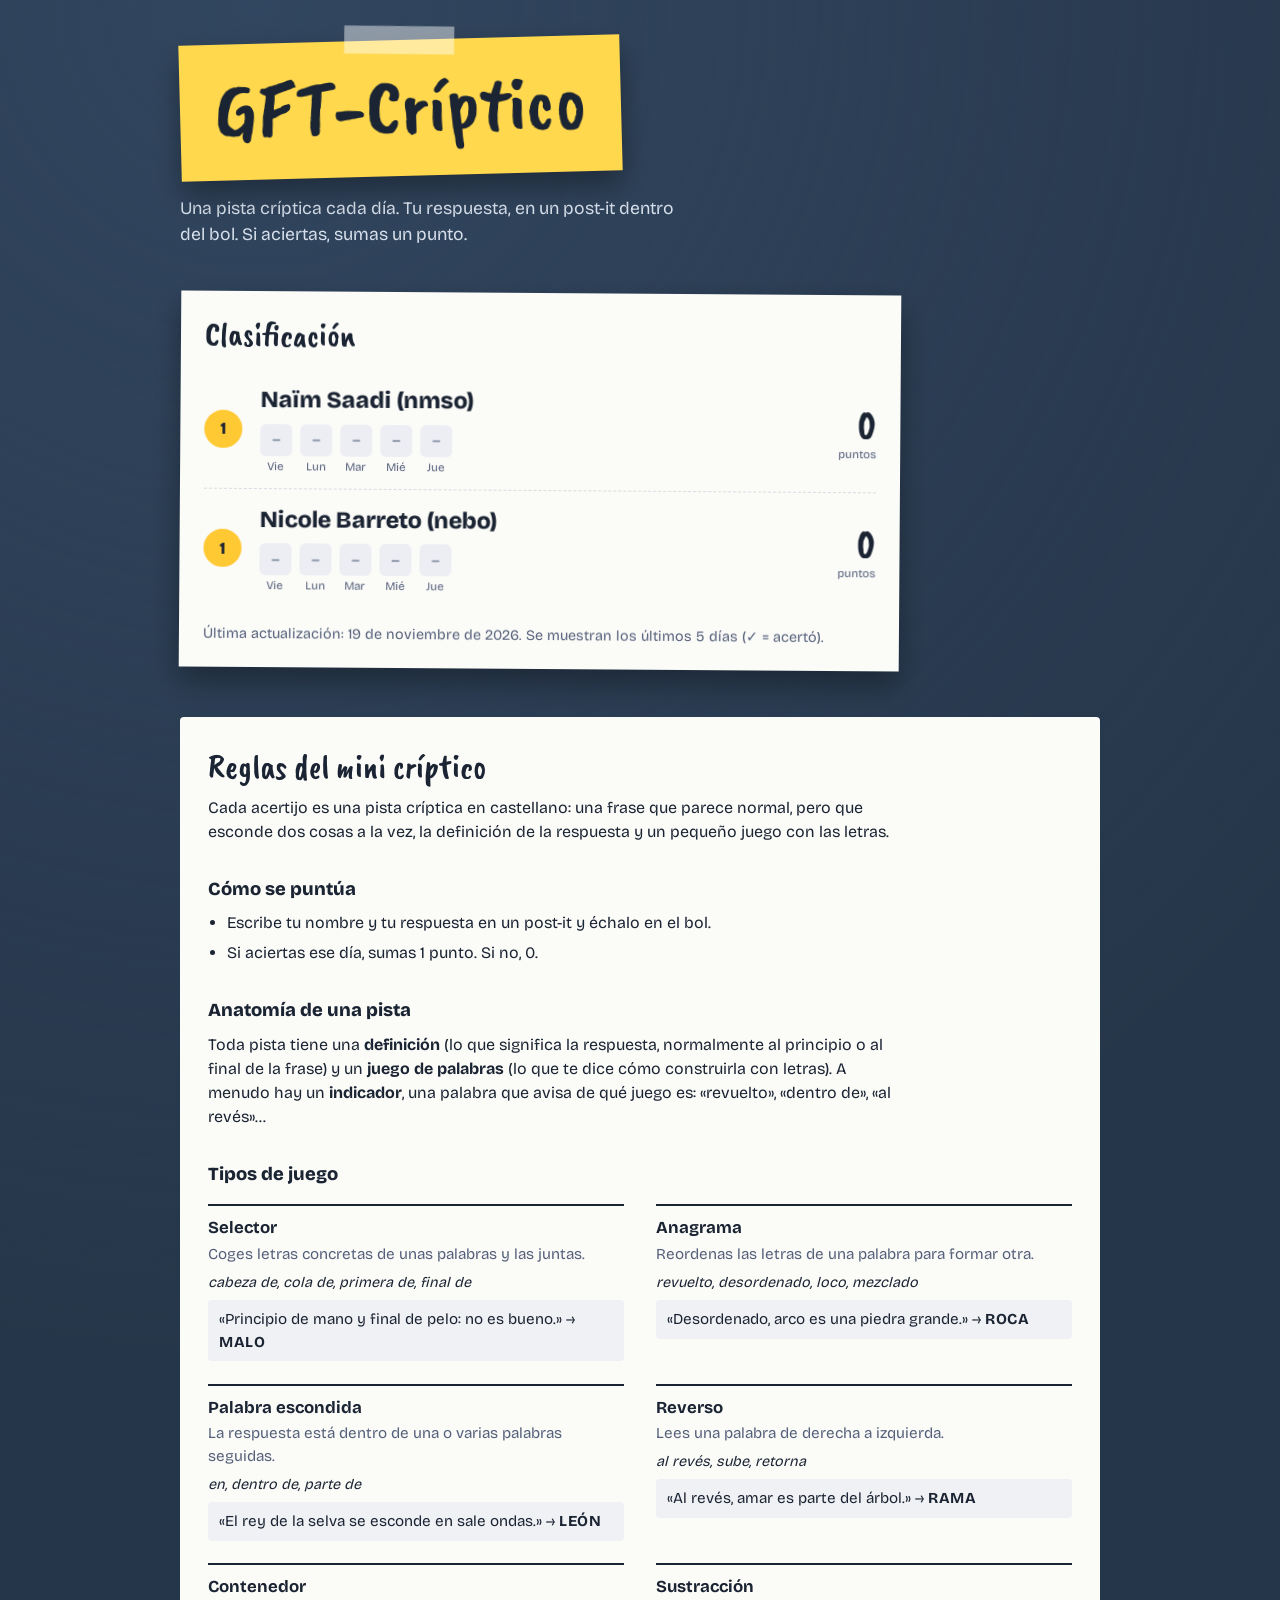
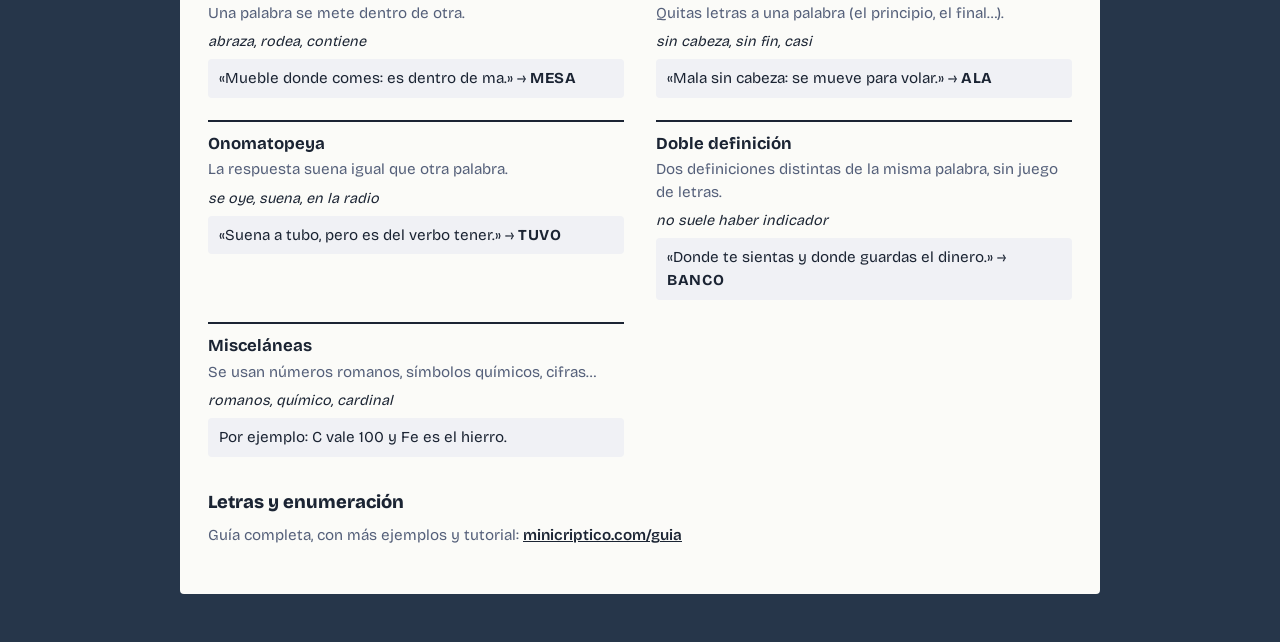
==== index.html @ dd841300 "Initial commit" ====
<!DOCTYPE html>
<html lang="es">
<head>
<meta charset="utf-8">
<meta name="viewport" content="width=device-width, initial-scale=1">
<title>GFT-Críptico</title>
<link rel="icon" href="data:image/svg+xml,%3Csvg xmlns='http://www.w3.org/2000/svg' viewBox='0 0 100 100'%3E%3Ctext y='.9em' font-size='90'%3E🟨%3C/text%3E%3C/svg%3E">
<link rel="preconnect" href="https://fonts.googleapis.com">
<link rel="preconnect" href="https://fonts.gstatic.com" crossorigin>
<link href="https://fonts.googleapis.com/css2?family=Bricolage+Grotesque:opsz,wght@12..96,400;12..96,600;12..96,800&family=Caveat+Brush&display=swap" rel="stylesheet">
<style>
  :root {
    --wall: #26364a;
    --wall-deep: #1b2838;
    --ink: #1b2433;
    --ink-soft: #55607a;
    --paper: #fbfbf8;
    --yellow: #ffd84d;
    --mint: #8fe3c0;
    --gold: #ffc933;
    --silver: #cfd6df;
    --bronze: #e0a370;
    --hand: "Caveat Brush", "Segoe Print", "Comic Sans MS", cursive;
    --sans: "Bricolage Grotesque", system-ui, -apple-system, "Segoe UI", sans-serif;
  }
  * { box-sizing: border-box; }
  html { background: var(--wall-deep); }
  body {
    margin: 0; min-height: 100vh;
    font-family: var(--sans); color: var(--ink); line-height: 1.5;
    background: radial-gradient(circle at 20% 0%, #31465f 0%, transparent 55%), var(--wall);
  }
  .page { max-width: 960px; margin: 0 auto; padding: 2.5rem 1.25rem 3rem; }

  /* Cabecera */
  header { display: flex; flex-direction: column; align-items: flex-start; gap: 1.25rem; margin-bottom: 2.75rem; }
  .hero-note {
    position: relative; background: var(--yellow);
    padding: 1.6rem 2.2rem 1.9rem; max-width: 100%;
    transform: rotate(-1.5deg);
    box-shadow: 0 14px 28px rgba(0, 0, 0, .35);
    animation: stick .5s cubic-bezier(.2, .9, .3, 1.2) both;
  }
  .hero-note::before {
    content: ""; position: absolute; top: -14px; left: 50%;
    width: 110px; height: 28px;
    transform: translateX(-50%) rotate(2deg);
    background: rgba(255, 255, 255, .45);
  }
  h1 { font-family: var(--hand); font-weight: 400; font-size: clamp(2.6rem, 8vw, 5rem); line-height: 1; margin: 0; }
  .subtitle { margin: 0; color: #d5deea; font-size: 1.1rem; max-width: 46ch; }
  @keyframes stick { from { transform: rotate(-6deg) translateY(-30px); opacity: 0; } }

  main { display: grid; gap: 3rem; }
  h2 { font-family: var(--hand); font-weight: 400; font-size: 2.1rem; margin: 0 0 1rem; line-height: 1.1; }

  /* Clasificación */
  .board {
    background: var(--paper); max-width: 720px;
    padding: 1.6rem 1.5rem 1.4rem;
    box-shadow: 0 14px 28px rgba(0, 0, 0, .35);
    transform: rotate(.4deg);
  }
  .rows { list-style: none; margin: 0; padding: 0; }
  .row {
    display: grid; grid-template-columns: 2.6rem minmax(0, 1fr) auto;
    gap: .9rem; align-items: center;
    padding: .8rem 0; border-bottom: 1.5px dashed #d9dbe2;
  }
  .row:last-child { border-bottom: 0; }
  .rank {
    width: 2.4rem; height: 2.4rem; border-radius: 50%;
    display: grid; place-items: center;
    font-weight: 800; font-size: 1.05rem;
    border: 2px solid #c9cdd8; color: var(--ink-soft);
  }
  .row.r1 .rank { background: var(--gold); border-color: var(--gold); color: var(--ink); }
  .row.r2 .rank { background: var(--silver); border-color: var(--silver); color: var(--ink); }
  .row.r3 .rank { background: var(--bronze); border-color: var(--bronze); color: var(--ink); }
  .name { font-weight: 600; font-size: 1.2rem; overflow-wrap: anywhere; }
  .row.r1 .name { font-size: 1.45rem; font-weight: 800; }
  .days { display: flex; flex-wrap: wrap; gap: .5rem; margin-top: .4rem; }
  .day { display: flex; flex-direction: column; align-items: center; gap: .15rem; min-width: 2rem; }
  .dow { font-size: .72rem; color: var(--ink-soft); }
  .chip {
    width: 2rem; height: 2rem;
    display: grid; place-items: center;
    border-radius: 6px; font-size: .95rem; font-weight: 800;
    background: #eceef3; color: #9aa2b5;
  }
  .chip.hit { background: var(--mint); color: var(--ink); }
  .total { font-family: var(--hand); font-size: 2.6rem; line-height: 1; text-align: right; }
  .total small { display: block; font-family: var(--sans); font-size: .72rem; color: var(--ink-soft); margin-top: .15rem; }
  .meta { margin: 1rem 0 0; font-size: .9rem; color: var(--ink-soft); }
  .empty { margin: 0; color: var(--ink-soft); }

  /* Reglas: documento plano, sin post-its */
  .guide { background: var(--paper); padding: 2rem 1.75rem 2.2rem; border-radius: 4px; }
  .guide h2 { margin-bottom: .6rem; }
  .guide h3 { font-size: 1.15rem; font-weight: 800; margin: 2rem 0 .5rem; }
  .guide p, .guide li { max-width: 70ch; }
  .guide p { margin: 0 0 .75rem; }
  .guide ul.plain { margin: 0; padding-left: 1.2rem; }
  .guide ul.plain li { margin-bottom: .35rem; }
  .types { list-style: none; margin: 1rem 0 0; padding: 0; display: grid; grid-template-columns: repeat(2, minmax(0, 1fr)); gap: 1.4rem 2rem; }
  .types li { border-top: 2px solid var(--ink); padding-top: .55rem; }
  .types strong { font-size: 1.05rem; }
  .types .how { display: block; margin: .15rem 0 .4rem; color: var(--ink-soft); font-size: .95rem; }
  .types .ind { display: block; font-size: .9rem; font-style: italic; margin-bottom: .4rem; }
  .types .ex { margin: 0; padding: .5rem .7rem; background: #f0f1f5; border-radius: 4px; font-size: .95rem; }
  .types .ex b { letter-spacing: .04em; }
  .source { margin-top: 2rem; font-size: .95rem; color: var(--ink-soft); }
  .source a { color: var(--ink); font-weight: 600; }
  a:focus-visible { outline: 3px solid var(--ink); outline-offset: 2px; }

  noscript { color: #fff; }
  @media (max-width: 720px) {
    .hero-note { padding: 1.3rem 1.4rem 1.5rem; }
    .total { font-size: 2.2rem; }
    .types { grid-template-columns: 1fr; }
    .guide { padding: 1.5rem 1.2rem 1.7rem; }
  }
  @media (prefers-reduced-motion: reduce) { .hero-note { animation: none; } }
</style>
</head>
<body>
<div class="page">
  <header>
    <div class="hero-note"><h1 id="titulo">GFT-Críptico</h1></div>
    <p class="subtitle" id="subtitulo"></p>
  </header>

  <main>
    <section class="board" aria-labelledby="h-board">
      <h2 id="h-board">Clasificación</h2>
      <ol class="rows" id="rows"></ol>
      <p class="meta" id="meta"></p>
    </section>

    <!-- ✏️ Las reglas son HTML normal: puedes editar el texto directamente aquí. -->
    <section class="guide" aria-labelledby="h-guide">
      <h2 id="h-guide">Reglas del mini críptico</h2>
      <p>Cada acertijo es una pista críptica en castellano: una frase que parece normal, pero que esconde dos cosas a la vez, la definición de la respuesta y un pequeño juego con las letras.</p>

      <h3>Cómo se puntúa</h3>
      <ul class="plain">
        <li>Escribe tu nombre y tu respuesta en un post-it y échalo en el bol.</li>
        <li>Si aciertas ese día, sumas 1 punto. Si no, 0.</li>
      </ul>

      <h3>Anatomía de una pista</h3>
      <p>Toda pista tiene una <strong>definición</strong> (lo que significa la respuesta, normalmente al principio o al final de la frase) y un <strong>juego de palabras</strong> (lo que te dice cómo construirla con letras). A menudo hay un <strong>indicador</strong>, una palabra que avisa de qué juego es: «revuelto», «dentro de», «al revés»…</p>

      <h3>Tipos de juego</h3>
      <ul class="types">
        <li>
          <strong>Selector</strong>
          <span class="how">Coges letras concretas de unas palabras y las juntas.</span>
          <span class="ind">cabeza de, cola de, primera de, final de</span>
          <p class="ex">«Principio de mano y final de pelo: no es bueno.» → <b>MALO</b></p>
        </li>
        <li>
          <strong>Anagrama</strong>
          <span class="how">Reordenas las letras de una palabra para formar otra.</span>
          <span class="ind">revuelto, desordenado, loco, mezclado</span>
          <p class="ex">«Desordenado, arco es una piedra grande.» → <b>ROCA</b></p>
        </li>
        <li>
          <strong>Palabra escondida</strong>
          <span class="how">La respuesta está dentro de una o varias palabras seguidas.</span>
          <span class="ind">en, dentro de, parte de</span>
          <p class="ex">«El rey de la selva se esconde en sale ondas.» → <b>LEÓN</b></p>
        </li>
        <li>
          <strong>Reverso</strong>
          <span class="how">Lees una palabra de derecha a izquierda.</span>
          <span class="ind">al revés, sube, retorna</span>
          <p class="ex">«Al revés, amar es parte del árbol.» → <b>RAMA</b></p>
        </li>
        <li>
          <strong>Contenedor</strong>
          <span class="how">Una palabra se mete dentro de otra.</span>
          <span class="ind">abraza, rodea, contiene</span>
          <p class="ex">«Mueble donde comes: es dentro de ma.» → <b>MESA</b></p>
        </li>
        <li>
          <strong>Sustracción</strong>
          <span class="how">Quitas letras a una palabra (el principio, el final…).</span>
          <span class="ind">sin cabeza, sin fin, casi</span>
          <p class="ex">«Mala sin cabeza: se mueve para volar.» → <b>ALA</b></p>
        </li>
        <li>
          <strong>Onomatopeya</strong>
          <span class="how">La respuesta suena igual que otra palabra.</span>
          <span class="ind">se oye, suena, en la radio</span>
          <p class="ex">«Suena a tubo, pero es del verbo tener.» → <b>TUVO</b></p>
        </li>
        <li>
          <strong>Doble definición</strong>
          <span class="how">Dos definiciones distintas de la misma palabra, sin juego de letras.</span>
          <span class="ind">no suele haber indicador</span>
          <p class="ex">«Donde te sientas y donde guardas el dinero.» → <b>BANCO</b></p>
        </li>
        <li>
          <strong>Misceláneas</strong>
          <span class="how">Se usan números romanos, símbolos químicos, cifras…</span>
          <span class="ind">romanos, químico, cardinal</span>
          <p class="ex">Por ejemplo: C vale 100 y Fe es el hierro.</p>
        </li>
      </ul>

      <h3>Letras y enumeración</h3>
      <ul class="plain">
      </ul>

      <p class="source">Guía completa, con más ejemplos y tutorial: <a href="https://minicriptico.com/guia">minicriptico.com/guia</a></p>
    </section>
  </main>
  <noscript>Esta página necesita JavaScript para mostrar la clasificación.</noscript>
</div>

<script src="data.js"></script>
<script>
  const $ = (id) => document.getElementById(id);
  const el = (tag, cls, text) => {
    const n = document.createElement(tag);
    if (cls) n.className = cls;
    if (text !== undefined) n.textContent = text;
    return n;
  };

  $("titulo").textContent = CONFIG.titulo;
  $("subtitulo").textContent = CONFIG.subtitulo;
  document.title = CONFIG.titulo;

  // Total por persona; orden por puntos y después alfabético
  const players = Object.entries(PUNTUACIONES).map(([name, pts]) => ({
    name,
    pts: DIAS.map((_, i) => (Number(pts[i]) > 0 ? 1 : 0)),
  }));
  players.forEach((p) => { p.total = p.pts.reduce((a, b) => a + b, 0); });
  players.sort((a, b) => b.total - a.total || a.name.localeCompare(b.name, "es"));

  const rows = $("rows");
  if (!players.length) {
    rows.replaceWith(el("p", "empty", "Todavía no hay nadie. Añade jugadores en data.js."));
  }
  const SHOWN_DAYS = 5;
  const parse = (iso) => new Date(iso + "T12:00:00");
  const cap = (t) => t.charAt(0).toUpperCase() + t.slice(1);
  const dow = (iso) => cap(parse(iso).toLocaleDateString("es-ES", { weekday: "short" }).replace(".", ""));
  const full = (iso) => parse(iso).toLocaleDateString("es-ES", { day: "numeric", month: "long", year: "numeric" });
  players.forEach((p, i) => {
    // Empates: mismo puesto
    p.rank = i > 0 && p.total === players[i - 1].total ? players[i - 1].rank : i + 1;

    const li = el("li", "row" + (p.rank <= 3 ? " r" + p.rank : ""));
    li.appendChild(el("div", "rank", p.rank));

    const mid = el("div");
    mid.appendChild(el("div", "name", p.name));
    const days = el("div", "days");
    const start = Math.max(0, DIAS.length - SHOWN_DAYS);
    p.pts.slice(start).forEach((v, k) => {
      const d = el("div", "day");
      const c = el("span", "chip" + (v ? " hit" : ""), v ? "✓" : "–");
      c.title = full(DIAS[start + k]) + (v ? ": acertó" : ": no acertó");
      d.appendChild(c);
      d.appendChild(el("span", "dow", dow(DIAS[start + k])));
      days.appendChild(d);
    });
    mid.appendChild(days);
    li.appendChild(mid);

    const tot = el("div", "total", p.total);
    tot.appendChild(el("small", "", p.total === 1 ? "punto" : "puntos"));
    li.appendChild(tot);
    rows.appendChild(li);
  });

  $("meta").textContent = DIAS.length
    ? "Última actualización: " + full(DIAS[DIAS.length - 1]) + ". Se muestran los últimos 5 días (✓ = acertó)."
    : "";
</script>
</body>
</html>
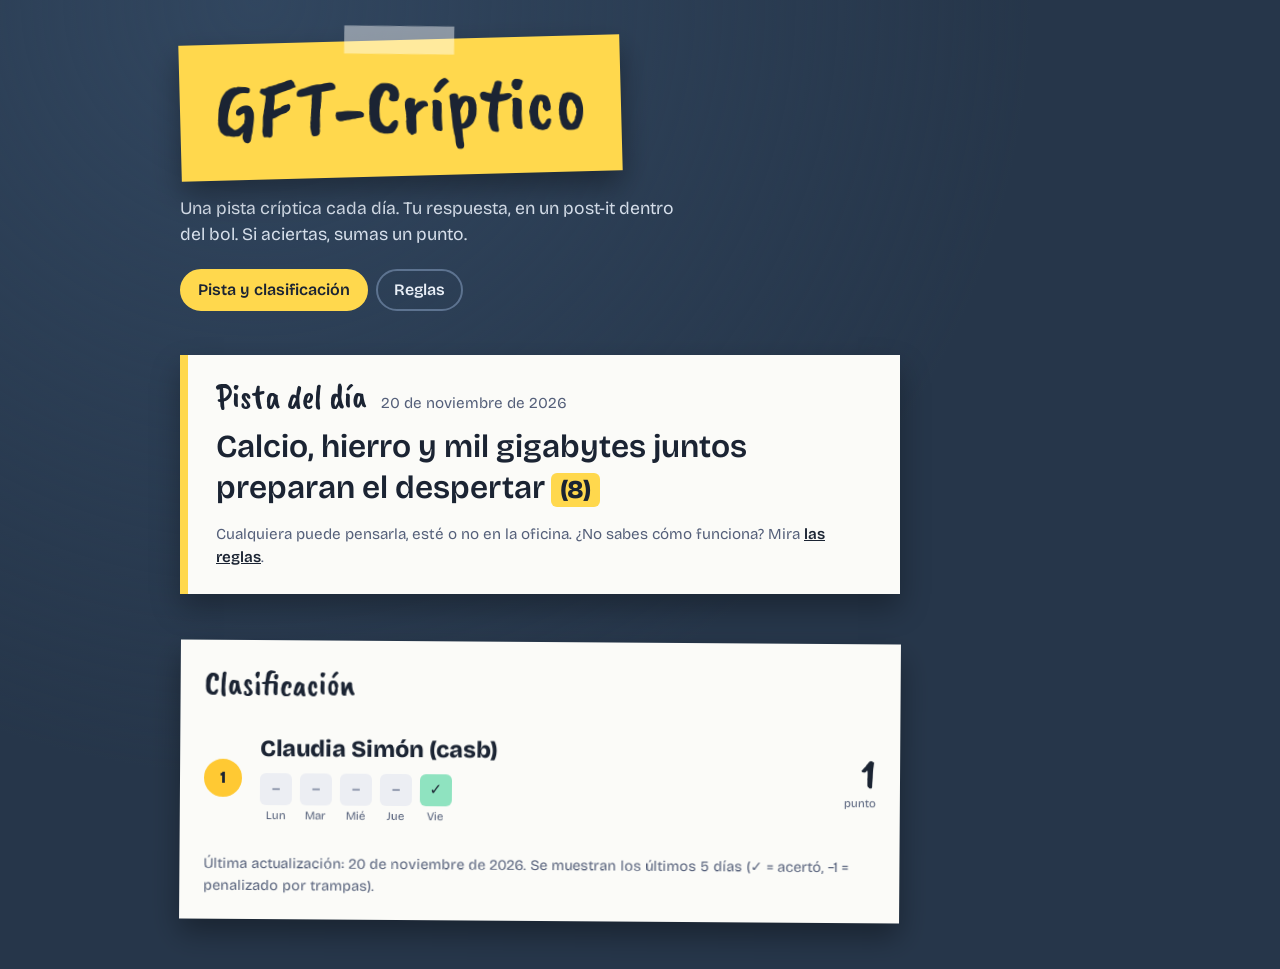
==== commit 33723a20: "Add daily hint" ====
--- a/index.html
+++ b/index.html
@@ -8,212 +8,33 @@
 <link rel="preconnect" href="https://fonts.googleapis.com">
 <link rel="preconnect" href="https://fonts.gstatic.com" crossorigin>
 <link href="https://fonts.googleapis.com/css2?family=Bricolage+Grotesque:opsz,wght@12..96,400;12..96,600;12..96,800&family=Caveat+Brush&display=swap" rel="stylesheet">
-<style>
-  :root {
-    --wall: #26364a;
-    --wall-deep: #1b2838;
-    --ink: #1b2433;
-    --ink-soft: #55607a;
-    --paper: #fbfbf8;
-    --yellow: #ffd84d;
-    --mint: #8fe3c0;
-    --gold: #ffc933;
-    --silver: #cfd6df;
-    --bronze: #e0a370;
-    --hand: "Caveat Brush", "Segoe Print", "Comic Sans MS", cursive;
-    --sans: "Bricolage Grotesque", system-ui, -apple-system, "Segoe UI", sans-serif;
-  }
-  * { box-sizing: border-box; }
-  html { background: var(--wall-deep); }
-  body {
-    margin: 0; min-height: 100vh;
-    font-family: var(--sans); color: var(--ink); line-height: 1.5;
-    background: radial-gradient(circle at 20% 0%, #31465f 0%, transparent 55%), var(--wall);
-  }
-  .page { max-width: 960px; margin: 0 auto; padding: 2.5rem 1.25rem 3rem; }
-
-  /* Cabecera */
-  header { display: flex; flex-direction: column; align-items: flex-start; gap: 1.25rem; margin-bottom: 2.75rem; }
-  .hero-note {
-    position: relative; background: var(--yellow);
-    padding: 1.6rem 2.2rem 1.9rem; max-width: 100%;
-    transform: rotate(-1.5deg);
-    box-shadow: 0 14px 28px rgba(0, 0, 0, .35);
-    animation: stick .5s cubic-bezier(.2, .9, .3, 1.2) both;
-  }
-  .hero-note::before {
-    content: ""; position: absolute; top: -14px; left: 50%;
-    width: 110px; height: 28px;
-    transform: translateX(-50%) rotate(2deg);
-    background: rgba(255, 255, 255, .45);
-  }
-  h1 { font-family: var(--hand); font-weight: 400; font-size: clamp(2.6rem, 8vw, 5rem); line-height: 1; margin: 0; }
-  .subtitle { margin: 0; color: #d5deea; font-size: 1.1rem; max-width: 46ch; }
-  @keyframes stick { from { transform: rotate(-6deg) translateY(-30px); opacity: 0; } }
-
-  main { display: grid; gap: 3rem; }
-  h2 { font-family: var(--hand); font-weight: 400; font-size: 2.1rem; margin: 0 0 1rem; line-height: 1.1; }
-
-  /* Clasificación */
-  .board {
-    background: var(--paper); max-width: 720px;
-    padding: 1.6rem 1.5rem 1.4rem;
-    box-shadow: 0 14px 28px rgba(0, 0, 0, .35);
-    transform: rotate(.4deg);
-  }
-  .rows { list-style: none; margin: 0; padding: 0; }
-  .row {
-    display: grid; grid-template-columns: 2.6rem minmax(0, 1fr) auto;
-    gap: .9rem; align-items: center;
-    padding: .8rem 0; border-bottom: 1.5px dashed #d9dbe2;
-  }
-  .row:last-child { border-bottom: 0; }
-  .rank {
-    width: 2.4rem; height: 2.4rem; border-radius: 50%;
-    display: grid; place-items: center;
-    font-weight: 800; font-size: 1.05rem;
-    border: 2px solid #c9cdd8; color: var(--ink-soft);
-  }
-  .row.r1 .rank { background: var(--gold); border-color: var(--gold); color: var(--ink); }
-  .row.r2 .rank { background: var(--silver); border-color: var(--silver); color: var(--ink); }
-  .row.r3 .rank { background: var(--bronze); border-color: var(--bronze); color: var(--ink); }
-  .name { font-weight: 600; font-size: 1.2rem; overflow-wrap: anywhere; }
-  .row.r1 .name { font-size: 1.45rem; font-weight: 800; }
-  .days { display: flex; flex-wrap: wrap; gap: .5rem; margin-top: .4rem; }
-  .day { display: flex; flex-direction: column; align-items: center; gap: .15rem; min-width: 2rem; }
-  .dow { font-size: .72rem; color: var(--ink-soft); }
-  .chip {
-    width: 2rem; height: 2rem;
-    display: grid; place-items: center;
-    border-radius: 6px; font-size: .95rem; font-weight: 800;
-    background: #eceef3; color: #9aa2b5;
-  }
-  .chip.hit { background: var(--mint); color: var(--ink); }
-  .total { font-family: var(--hand); font-size: 2.6rem; line-height: 1; text-align: right; }
-  .total small { display: block; font-family: var(--sans); font-size: .72rem; color: var(--ink-soft); margin-top: .15rem; }
-  .meta { margin: 1rem 0 0; font-size: .9rem; color: var(--ink-soft); }
-  .empty { margin: 0; color: var(--ink-soft); }
-
-  /* Reglas: documento plano, sin post-its */
-  .guide { background: var(--paper); padding: 2rem 1.75rem 2.2rem; border-radius: 4px; }
-  .guide h2 { margin-bottom: .6rem; }
-  .guide h3 { font-size: 1.15rem; font-weight: 800; margin: 2rem 0 .5rem; }
-  .guide p, .guide li { max-width: 70ch; }
-  .guide p { margin: 0 0 .75rem; }
-  .guide ul.plain { margin: 0; padding-left: 1.2rem; }
-  .guide ul.plain li { margin-bottom: .35rem; }
-  .types { list-style: none; margin: 1rem 0 0; padding: 0; display: grid; grid-template-columns: repeat(2, minmax(0, 1fr)); gap: 1.4rem 2rem; }
-  .types li { border-top: 2px solid var(--ink); padding-top: .55rem; }
-  .types strong { font-size: 1.05rem; }
-  .types .how { display: block; margin: .15rem 0 .4rem; color: var(--ink-soft); font-size: .95rem; }
-  .types .ind { display: block; font-size: .9rem; font-style: italic; margin-bottom: .4rem; }
-  .types .ex { margin: 0; padding: .5rem .7rem; background: #f0f1f5; border-radius: 4px; font-size: .95rem; }
-  .types .ex b { letter-spacing: .04em; }
-  .source { margin-top: 2rem; font-size: .95rem; color: var(--ink-soft); }
-  .source a { color: var(--ink); font-weight: 600; }
-  a:focus-visible { outline: 3px solid var(--ink); outline-offset: 2px; }
-
-  noscript { color: #fff; }
-  @media (max-width: 720px) {
-    .hero-note { padding: 1.3rem 1.4rem 1.5rem; }
-    .total { font-size: 2.2rem; }
-    .types { grid-template-columns: 1fr; }
-    .guide { padding: 1.5rem 1.2rem 1.7rem; }
-  }
-  @media (prefers-reduced-motion: reduce) { .hero-note { animation: none; } }
-</style>
+<link rel="stylesheet" href="style.css">
 </head>
 <body>
 <div class="page">
   <header>
     <div class="hero-note"><h1 id="titulo">GFT-Críptico</h1></div>
     <p class="subtitle" id="subtitulo"></p>
+    <nav class="nav" aria-label="Secciones">
+      <a href="index.html" aria-current="page">Pista y clasificación</a>
+      <a href="reglas.html">Reglas</a>
+    </nav>
   </header>
 
   <main>
+    <section class="clue" id="clue" hidden aria-labelledby="h-clue">
+      <div class="label">
+        <h2 id="h-clue">Pista del día</h2>
+        <time id="clue-date"></time>
+      </div>
+      <p class="clue-text" id="clue-text"></p>
+      <p class="clue-note">Cualquiera puede pensarla, esté o no en la oficina. ¿No sabes cómo funciona? Mira <a href="reglas.html">las reglas</a>.</p>
+    </section>
+
     <section class="board" aria-labelledby="h-board">
       <h2 id="h-board">Clasificación</h2>
       <ol class="rows" id="rows"></ol>
       <p class="meta" id="meta"></p>
-    </section>
-
-    <!-- ✏️ Las reglas son HTML normal: puedes editar el texto directamente aquí. -->
-    <section class="guide" aria-labelledby="h-guide">
-      <h2 id="h-guide">Reglas del mini críptico</h2>
-      <p>Cada acertijo es una pista críptica en castellano: una frase que parece normal, pero que esconde dos cosas a la vez, la definición de la respuesta y un pequeño juego con las letras.</p>
-
-      <h3>Cómo se puntúa</h3>
-      <ul class="plain">
-        <li>Escribe tu nombre y tu respuesta en un post-it y échalo en el bol.</li>
-        <li>Si aciertas ese día, sumas 1 punto. Si no, 0.</li>
-      </ul>
-
-      <h3>Anatomía de una pista</h3>
-      <p>Toda pista tiene una <strong>definición</strong> (lo que significa la respuesta, normalmente al principio o al final de la frase) y un <strong>juego de palabras</strong> (lo que te dice cómo construirla con letras). A menudo hay un <strong>indicador</strong>, una palabra que avisa de qué juego es: «revuelto», «dentro de», «al revés»…</p>
-
-      <h3>Tipos de juego</h3>
-      <ul class="types">
-        <li>
-          <strong>Selector</strong>
-          <span class="how">Coges letras concretas de unas palabras y las juntas.</span>
-          <span class="ind">cabeza de, cola de, primera de, final de</span>
-          <p class="ex">«Principio de mano y final de pelo: no es bueno.» → <b>MALO</b></p>
-        </li>
-        <li>
-          <strong>Anagrama</strong>
-          <span class="how">Reordenas las letras de una palabra para formar otra.</span>
-          <span class="ind">revuelto, desordenado, loco, mezclado</span>
-          <p class="ex">«Desordenado, arco es una piedra grande.» → <b>ROCA</b></p>
-        </li>
-        <li>
-          <strong>Palabra escondida</strong>
-          <span class="how">La respuesta está dentro de una o varias palabras seguidas.</span>
-          <span class="ind">en, dentro de, parte de</span>
-          <p class="ex">«El rey de la selva se esconde en sale ondas.» → <b>LEÓN</b></p>
-        </li>
-        <li>
-          <strong>Reverso</strong>
-          <span class="how">Lees una palabra de derecha a izquierda.</span>
-          <span class="ind">al revés, sube, retorna</span>
-          <p class="ex">«Al revés, amar es parte del árbol.» → <b>RAMA</b></p>
-        </li>
-        <li>
-          <strong>Contenedor</strong>
-          <span class="how">Una palabra se mete dentro de otra.</span>
-          <span class="ind">abraza, rodea, contiene</span>
-          <p class="ex">«Mueble donde comes: es dentro de ma.» → <b>MESA</b></p>
-        </li>
-        <li>
-          <strong>Sustracción</strong>
-          <span class="how">Quitas letras a una palabra (el principio, el final…).</span>
-          <span class="ind">sin cabeza, sin fin, casi</span>
-          <p class="ex">«Mala sin cabeza: se mueve para volar.» → <b>ALA</b></p>
-        </li>
-        <li>
-          <strong>Onomatopeya</strong>
-          <span class="how">La respuesta suena igual que otra palabra.</span>
-          <span class="ind">se oye, suena, en la radio</span>
-          <p class="ex">«Suena a tubo, pero es del verbo tener.» → <b>TUVO</b></p>
-        </li>
-        <li>
-          <strong>Doble definición</strong>
-          <span class="how">Dos definiciones distintas de la misma palabra, sin juego de letras.</span>
-          <span class="ind">no suele haber indicador</span>
-          <p class="ex">«Donde te sientas y donde guardas el dinero.» → <b>BANCO</b></p>
-        </li>
-        <li>
-          <strong>Misceláneas</strong>
-          <span class="how">Se usan números romanos, símbolos químicos, cifras…</span>
-          <span class="ind">romanos, químico, cardinal</span>
-          <p class="ex">Por ejemplo: C vale 100 y Fe es el hierro.</p>
-        </li>
-      </ul>
-
-      <h3>Letras y enumeración</h3>
-      <ul class="plain">
-      </ul>
-
-      <p class="source">Guía completa, con más ejemplos y tutorial: <a href="https://minicriptico.com/guia">minicriptico.com/guia</a></p>
     </section>
   </main>
   <noscript>Esta página necesita JavaScript para mostrar la clasificación.</noscript>
@@ -236,7 +57,7 @@
   // Total por persona; orden por puntos y después alfabético
   const players = Object.entries(PUNTUACIONES).map(([name, pts]) => ({
     name,
-    pts: DIAS.map((_, i) => (Number(pts[i]) > 0 ? 1 : 0)),
+    pts: DIAS.map((_, i) => Math.trunc(Number(pts[i])) || 0),
   }));
   players.forEach((p) => { p.total = p.pts.reduce((a, b) => a + b, 0); });
   players.sort((a, b) => b.total - a.total || a.name.localeCompare(b.name, "es"));
@@ -263,8 +84,8 @@
     const start = Math.max(0, DIAS.length - SHOWN_DAYS);
     p.pts.slice(start).forEach((v, k) => {
       const d = el("div", "day");
-      const c = el("span", "chip" + (v ? " hit" : ""), v ? "✓" : "–");
-      c.title = full(DIAS[start + k]) + (v ? ": acertó" : ": no acertó");
+      const c = el("span", "chip" + (v > 0 ? " hit" : v < 0 ? " pen" : ""), v > 0 ? "✓" : v < 0 ? "−" + Math.abs(v) : "–");
+      c.title = full(DIAS[start + k]) + (v > 0 ? ": acertó" : v < 0 ? ": penalizado por trampas" : ": no acertó");
       d.appendChild(c);
       d.appendChild(el("span", "dow", dow(DIAS[start + k])));
       days.appendChild(d);
@@ -272,15 +93,29 @@
     mid.appendChild(days);
     li.appendChild(mid);
 
-    const tot = el("div", "total", p.total);
+    const tot = el("div", "total", p.total < 0 ? "−" + Math.abs(p.total) : p.total);
     tot.appendChild(el("small", "", p.total === 1 ? "punto" : "puntos"));
     li.appendChild(tot);
     rows.appendChild(li);
   });
 
   $("meta").textContent = DIAS.length
-    ? "Última actualización: " + full(DIAS[DIAS.length - 1]) + ". Se muestran los últimos 5 días (✓ = acertó)."
+    ? "Última actualización: " + full(DIAS[DIAS.length - 1]) + ". Se muestran los últimos 5 días (✓ = acertó, −1 = penalizado por trampas)."
     : "";
+
+  // Pista del día (se oculta si no hay texto)
+  if (typeof PISTA !== "undefined" && PISTA && PISTA.texto) {
+    const ENUM = /\s*(\(\s*\d+(?:\s*,\s*\d+)*\s*\))\s*$/;
+    const m = PISTA.texto.match(ENUM);
+    const p = $("clue-text");
+    p.appendChild(document.createTextNode(m ? PISTA.texto.replace(ENUM, "") : PISTA.texto));
+    if (m) p.appendChild(el("span", "enum", m[1].replace(/\s+/g, "")));
+    if (PISTA.fecha) {
+      $("clue-date").textContent = full(PISTA.fecha);
+      $("clue-date").setAttribute("datetime", PISTA.fecha);
+    }
+    $("clue").hidden = false;
+  }
 </script>
 </body>
-</html>+</html>
--- a/style.css
+++ b/style.css
@@ -0,0 +1,137 @@
+:root {
+    --wall: #26364a;
+    --wall-deep: #1b2838;
+    --ink: #1b2433;
+    --ink-soft: #55607a;
+    --paper: #fbfbf8;
+    --yellow: #ffd84d;
+    --mint: #8fe3c0;
+    --gold: #ffc933;
+    --silver: #cfd6df;
+    --bronze: #e0a370;
+    --hand: "Caveat Brush", "Segoe Print", "Comic Sans MS", cursive;
+    --sans: "Bricolage Grotesque", system-ui, -apple-system, "Segoe UI", sans-serif;
+  }
+  * { box-sizing: border-box; }
+  html { background: var(--wall-deep); }
+  body {
+    margin: 0; min-height: 100vh;
+    font-family: var(--sans); color: var(--ink); line-height: 1.5;
+    background: radial-gradient(circle at 20% 0%, #31465f 0%, transparent 55%), var(--wall);
+  }
+  .page { max-width: 960px; margin: 0 auto; padding: 2.5rem 1.25rem 3rem; }
+  
+  /* Cabecera */
+  header { display: flex; flex-direction: column; align-items: flex-start; gap: 1.25rem; margin-bottom: 2.75rem; }
+  .hero-note {
+    position: relative; background: var(--yellow);
+    padding: 1.6rem 2.2rem 1.9rem; max-width: 100%;
+    transform: rotate(-1.5deg);
+    box-shadow: 0 14px 28px rgba(0, 0, 0, .35);
+    animation: stick .5s cubic-bezier(.2, .9, .3, 1.2) both;
+  }
+  .hero-note::before {
+    content: ""; position: absolute; top: -14px; left: 50%;
+    width: 110px; height: 28px;
+    transform: translateX(-50%) rotate(2deg);
+    background: rgba(255, 255, 255, .45);
+  }
+  h1 { font-family: var(--hand); font-weight: 400; font-size: clamp(2.6rem, 8vw, 5rem); line-height: 1; margin: 0; }
+  .subtitle { margin: 0; color: #d5deea; font-size: 1.1rem; max-width: 46ch; }
+  @keyframes stick { from { transform: rotate(-6deg) translateY(-30px); opacity: 0; } }
+  
+  main { display: grid; gap: 3rem; }
+  h2 { font-family: var(--hand); font-weight: 400; font-size: 2.1rem; margin: 0 0 1rem; line-height: 1.1; }
+  
+  /* Clasificación */
+  .board {
+    background: var(--paper); max-width: 720px;
+    padding: 1.6rem 1.5rem 1.4rem;
+    box-shadow: 0 14px 28px rgba(0, 0, 0, .35);
+    transform: rotate(.4deg);
+  }
+  .rows { list-style: none; margin: 0; padding: 0; }
+  .row {
+    display: grid; grid-template-columns: 2.6rem minmax(0, 1fr) auto;
+    gap: .9rem; align-items: center;
+    padding: .8rem 0; border-bottom: 1.5px dashed #d9dbe2;
+  }
+  .row:last-child { border-bottom: 0; }
+  .rank {
+    width: 2.4rem; height: 2.4rem; border-radius: 50%;
+    display: grid; place-items: center;
+    font-weight: 800; font-size: 1.05rem;
+    border: 2px solid #c9cdd8; color: var(--ink-soft);
+  }
+  .row.r1 .rank { background: var(--gold); border-color: var(--gold); color: var(--ink); }
+  .row.r2 .rank { background: var(--silver); border-color: var(--silver); color: var(--ink); }
+  .row.r3 .rank { background: var(--bronze); border-color: var(--bronze); color: var(--ink); }
+  .name { font-weight: 600; font-size: 1.2rem; overflow-wrap: anywhere; }
+  .row.r1 .name { font-size: 1.45rem; font-weight: 800; }
+  .days { display: flex; flex-wrap: wrap; gap: .5rem; margin-top: .4rem; }
+  .day { display: flex; flex-direction: column; align-items: center; gap: .15rem; min-width: 2rem; }
+  .dow { font-size: .72rem; color: var(--ink-soft); }
+  .chip {
+    width: 2rem; height: 2rem;
+    display: grid; place-items: center;
+    border-radius: 6px; font-size: .95rem; font-weight: 800;
+    background: #eceef3; color: #9aa2b5;
+  }
+  .chip.hit { background: var(--mint); color: var(--ink); }
+  .chip.pen { background: #ffb4b4; color: #5a1212; }
+  .total { font-family: var(--hand); font-size: 2.6rem; line-height: 1; text-align: right; }
+  .total small { display: block; font-family: var(--sans); font-size: .72rem; color: var(--ink-soft); margin-top: .15rem; }
+  .meta { margin: 1rem 0 0; font-size: .9rem; color: var(--ink-soft); }
+  .empty { margin: 0; color: var(--ink-soft); }
+  
+  /* Pista del día */
+  .clue {
+    background: var(--paper); max-width: 720px;
+    padding: 1.5rem 1.75rem 1.6rem; border-left: 8px solid var(--yellow);
+    box-shadow: 0 14px 28px rgba(0, 0, 0, .3);
+  }
+  .clue .label { display: flex; flex-wrap: wrap; align-items: baseline; gap: .1rem .9rem; margin-bottom: .6rem; }
+  .clue h2 { margin: 0; }
+  .clue time { color: var(--ink-soft); font-size: .95rem; }
+  .clue-text { margin: 0 0 .9rem; font-size: clamp(1.4rem, 4.5vw, 2rem); font-weight: 600; line-height: 1.3; overflow-wrap: anywhere; }
+  .enum { display: inline-block; margin-left: .4rem; padding: .02rem .55rem; background: var(--yellow); border-radius: 6px; font-weight: 800; font-size: .8em; white-space: nowrap; }
+  .clue-note { margin: 0; color: var(--ink-soft); font-size: .95rem; }
+  .clue-note a { color: var(--ink); font-weight: 600; }
+  
+  /* Reglas: documento plano, sin post-its */
+  .guide { background: var(--paper); padding: 2rem 1.75rem 2.2rem; border-radius: 4px; }
+  .guide h2 { margin-bottom: .6rem; }
+  .guide h3 { font-size: 1.15rem; font-weight: 800; margin: 2rem 0 .5rem; }
+  .guide p, .guide li { max-width: 70ch; }
+  .guide p { margin: 0 0 .75rem; }
+  .guide ul.plain { margin: 0; padding-left: 1.2rem; }
+  .guide ul.plain li { margin-bottom: .35rem; }
+  .types { list-style: none; margin: 1rem 0 0; padding: 0; display: grid; grid-template-columns: repeat(2, minmax(0, 1fr)); gap: 1.4rem 2rem; }
+  .types li { border-top: 2px solid var(--ink); padding-top: .55rem; }
+  .types strong { font-size: 1.05rem; }
+  .types .how { display: block; margin: .15rem 0 .4rem; color: var(--ink-soft); font-size: .95rem; }
+  .types .ind { display: block; font-size: .9rem; font-style: italic; margin-bottom: .4rem; }
+  .types .ex { margin: 0; padding: .5rem .7rem; background: #f0f1f5; border-radius: 4px; font-size: .95rem; }
+  .types .ex b { letter-spacing: .04em; }
+  .source { margin-top: 2rem; font-size: .95rem; color: var(--ink-soft); }
+  .source a { color: var(--ink); font-weight: 600; }
+  a:focus-visible { outline: 3px solid var(--ink); outline-offset: 2px; }
+  
+  noscript { color: #fff; }
+  @media (max-width: 720px) {
+    .hero-note { padding: 1.3rem 1.4rem 1.5rem; }
+    .total { font-size: 2.2rem; }
+    .types { grid-template-columns: 1fr; }
+    .guide { padding: 1.5rem 1.2rem 1.7rem; }
+  }
+  @media (prefers-reduced-motion: reduce) { .hero-note { animation: none; } }
+  
+  /* Navegación entre páginas */
+  .nav { display: flex; flex-wrap: wrap; gap: .5rem; }
+  .nav a {
+    padding: .45rem 1rem; border: 2px solid #5d7390; border-radius: 999px;
+    color: #e8eef6; font-weight: 600; text-decoration: none;
+  }
+  .nav a:hover { border-color: #fff; }
+  .nav a[aria-current="page"] { background: var(--yellow); border-color: var(--yellow); color: var(--ink); }
+  .nav a:focus-visible { outline: 3px solid #fff; outline-offset: 2px; }
